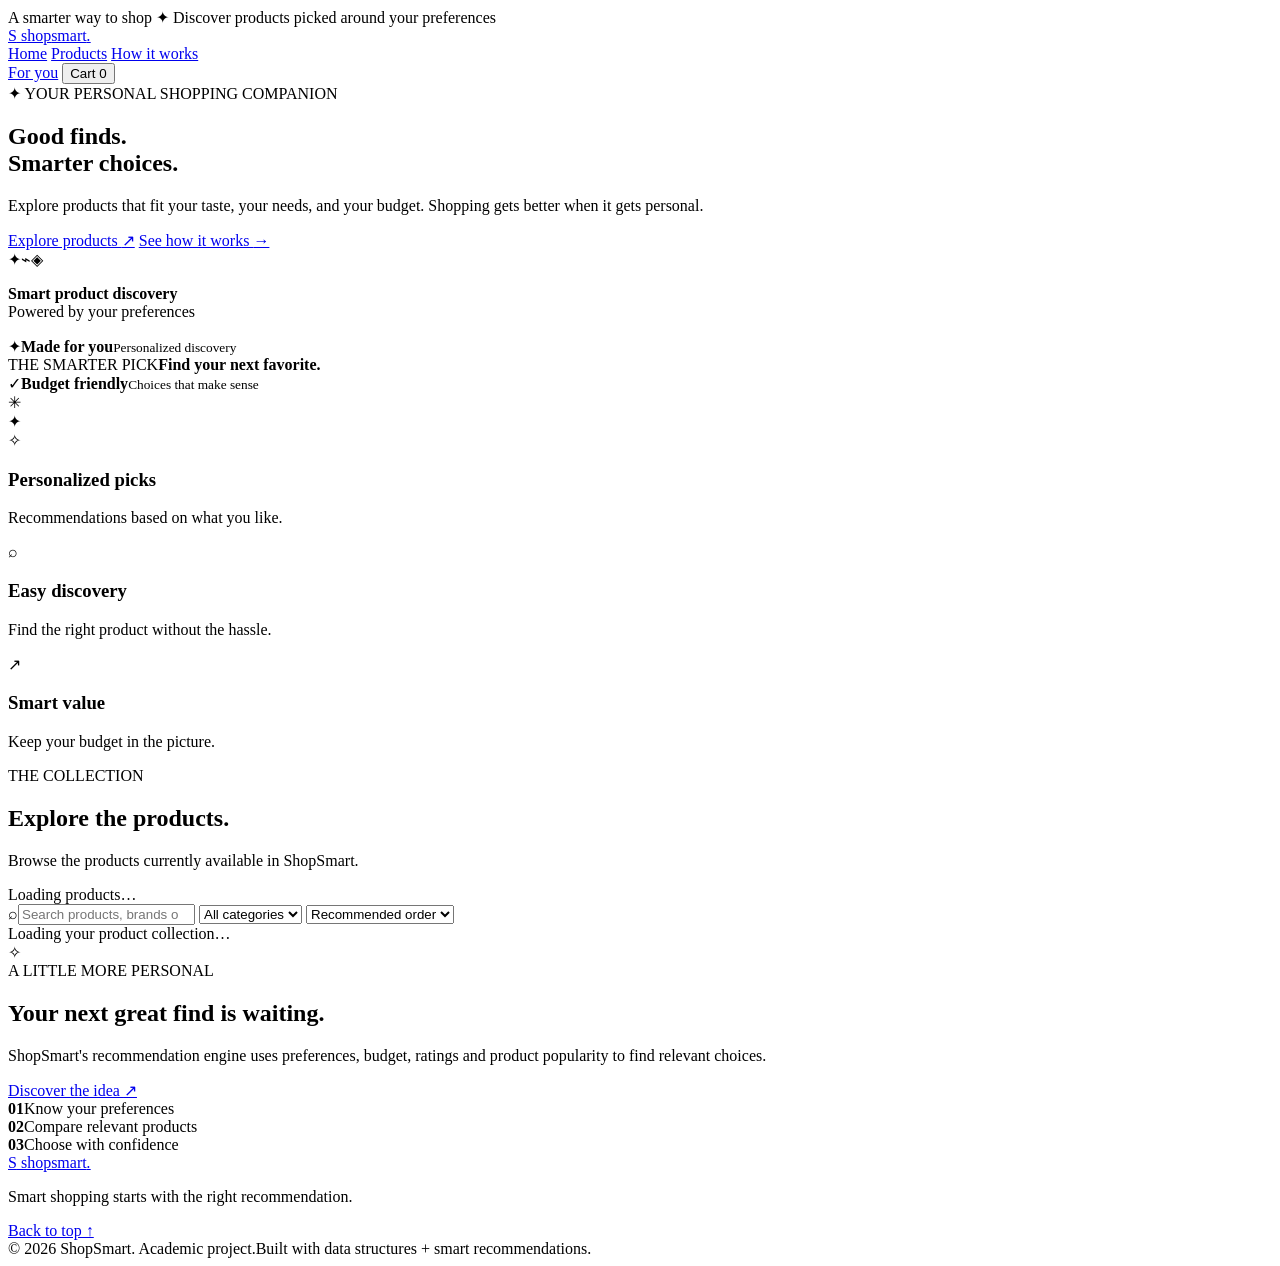
==== frontend/index.html @ c9854277 "Add ShopSmart frontend homepage" ====
<!DOCTYPE html>
<html lang="en">
<head>
  <meta charset="UTF-8">
  <meta name="viewport" content="width=device-width, initial-scale=1.0">
  <meta name="theme-color" content="#f7f5ff">
  <title>ShopSmart | Smart Shopping, Smarter Choices</title>
  <link rel="preconnect" href="https://fonts.googleapis.com">
  <link rel="preconnect" href="https://fonts.gstatic.com" crossorigin>
  <link href="https://fonts.googleapis.com/css2?family=DM+Sans:wght@400;500;600;700&family=Manrope:wght@400;500;600;700;800&display=swap" rel="stylesheet">
  <link rel="stylesheet" href="style.css">
</head>
<body>
  <div class="announcement">A smarter way to shop <span>✦</span> Discover products picked around your preferences</div>

  <header class="site-header">
    <a class="brand" href="#home" aria-label="ShopSmart home"><span class="brand-mark">S</span> shop<span>smart</span><i>.</i></a>
    <nav class="main-nav" aria-label="Main navigation">
      <a class="active" href="#home">Home</a>
      <a href="#products">Products</a>
      <a href="#how-it-works">How it works</a>
    </nav>
    <div class="header-actions">
      <a class="text-link" href="#recommendations">For you</a>
      <button class="cart-button" id="cartButton" type="button" aria-label="Shopping cart">Cart <span id="cartCount">0</span></button>
    </div>
  </header>

  <main>
    <section class="hero section-wrap" id="home">
      <div class="hero-copy">
        <div class="eyebrow"><span class="sparkle">✦</span> YOUR PERSONAL SHOPPING COMPANION</div>
        <h1>Good finds.<br><span>Smarter choices.</span></h1>
        <p class="hero-description">Explore products that fit your taste, your needs, and your budget. Shopping gets better when it gets personal.</p>
        <div class="hero-actions">
          <a class="primary-button" href="#products">Explore products <span>↗</span></a>
          <a class="secondary-link" href="#how-it-works">See how it works <span>→</span></a>
        </div>
        <div class="hero-proof"><div class="proof-avatars"><span>✦</span><span>⌁</span><span>◈</span></div><p><strong>Smart product discovery</strong><br>Powered by your preferences</p></div>
      </div>
      <div class="hero-art" aria-label="Decorative shopping illustration">
        <div class="art-orbit orbit-one"></div><div class="art-orbit orbit-two"></div>
        <div class="floating-tag tag-top"><span class="tag-icon">✦</span><span><b>Made for you</b><small>Personalized discovery</small></span></div>
        <div class="hero-product">
          <div class="product-glow"></div>
          <div class="headphone-art"><div class="headband"></div><div class="earcup left"></div><div class="earcup right"></div></div>
          <div class="art-caption"><span>THE SMARTER PICK</span><b>Find your next favorite.</b></div>
        </div>
        <div class="floating-tag tag-bottom"><span class="check-icon">✓</span><span><b>Budget friendly</b><small>Choices that make sense</small></span></div>
        <div class="decor-star star-a">✳</div><div class="decor-star star-b">✦</div>
      </div>
    </section>

    <section class="benefits section-wrap" id="how-it-works">
      <article class="benefit"><div class="benefit-icon purple">✧</div><div><h3>Personalized picks</h3><p>Recommendations based on what you like.</p></div></article>
      <article class="benefit"><div class="benefit-icon peach">⌕</div><div><h3>Easy discovery</h3><p>Find the right product without the hassle.</p></div></article>
      <article class="benefit"><div class="benefit-icon mint">↗</div><div><h3>Smart value</h3><p>Keep your budget in the picture.</p></div></article>
    </section>

    <section class="products-section section-wrap" id="products">
      <div class="section-heading">
        <div><div class="eyebrow">THE COLLECTION</div><h2>Explore the products<span>.</span></h2><p>Browse the products currently available in ShopSmart.</p></div>
        <div class="product-count" id="productCount">Loading products…</div>
      </div>
      <div class="toolbar">
        <label class="search-box"><span>⌕</span><input id="searchInput" type="search" placeholder="Search products, brands or categories…" autocomplete="off"></label>
        <select id="categoryFilter" aria-label="Filter by category"><option value="">All categories</option></select>
        <select id="sortFilter" aria-label="Sort products"><option value="default">Recommended order</option><option value="price-low">Price: low to high</option><option value="price-high">Price: high to low</option><option value="rating">Top rated</option><option value="popular">Most popular</option></select>
      </div>
      <div class="product-grid" id="productGrid">
        <div class="loading-state"><span class="loader"></span>Loading your product collection…</div>
      </div>
      <p class="empty-state" id="emptyState" hidden>No products match your search. Try another name or category.</p>
    </section>

    <section class="recommendation-banner section-wrap" id="recommendations">
      <div class="recommendation-symbol">✧</div>
      <div><div class="eyebrow">A LITTLE MORE PERSONAL</div><h2>Your next great find is waiting.</h2><p>ShopSmart's recommendation engine uses preferences, budget, ratings and product popularity to find relevant choices.</p></div>
      <a href="#how-it-works" class="banner-link">Discover the idea <span>↗</span></a>
    </section>

    <section class="stats section-wrap">
      <div><strong>01</strong><span>Know your preferences</span></div><div><strong>02</strong><span>Compare relevant products</span></div><div><strong>03</strong><span>Choose with confidence</span></div>
    </section>
  </main>

  <footer class="footer">
    <div class="footer-main"><a class="brand footer-brand" href="#home"><span class="brand-mark">S</span> shop<span>smart</span><i>.</i></a><p>Smart shopping starts with the right recommendation.</p><a href="#home" class="back-top">Back to top ↑</a></div>
    <div class="footer-bottom"><span>© 2026 ShopSmart. Academic project.</span><span>Built with data structures + smart recommendations.</span></div>
  </footer>

  <div class="toast" id="toast" role="status" aria-live="polite"></div>
  <script src="script.js"></script>
</body>
</html>
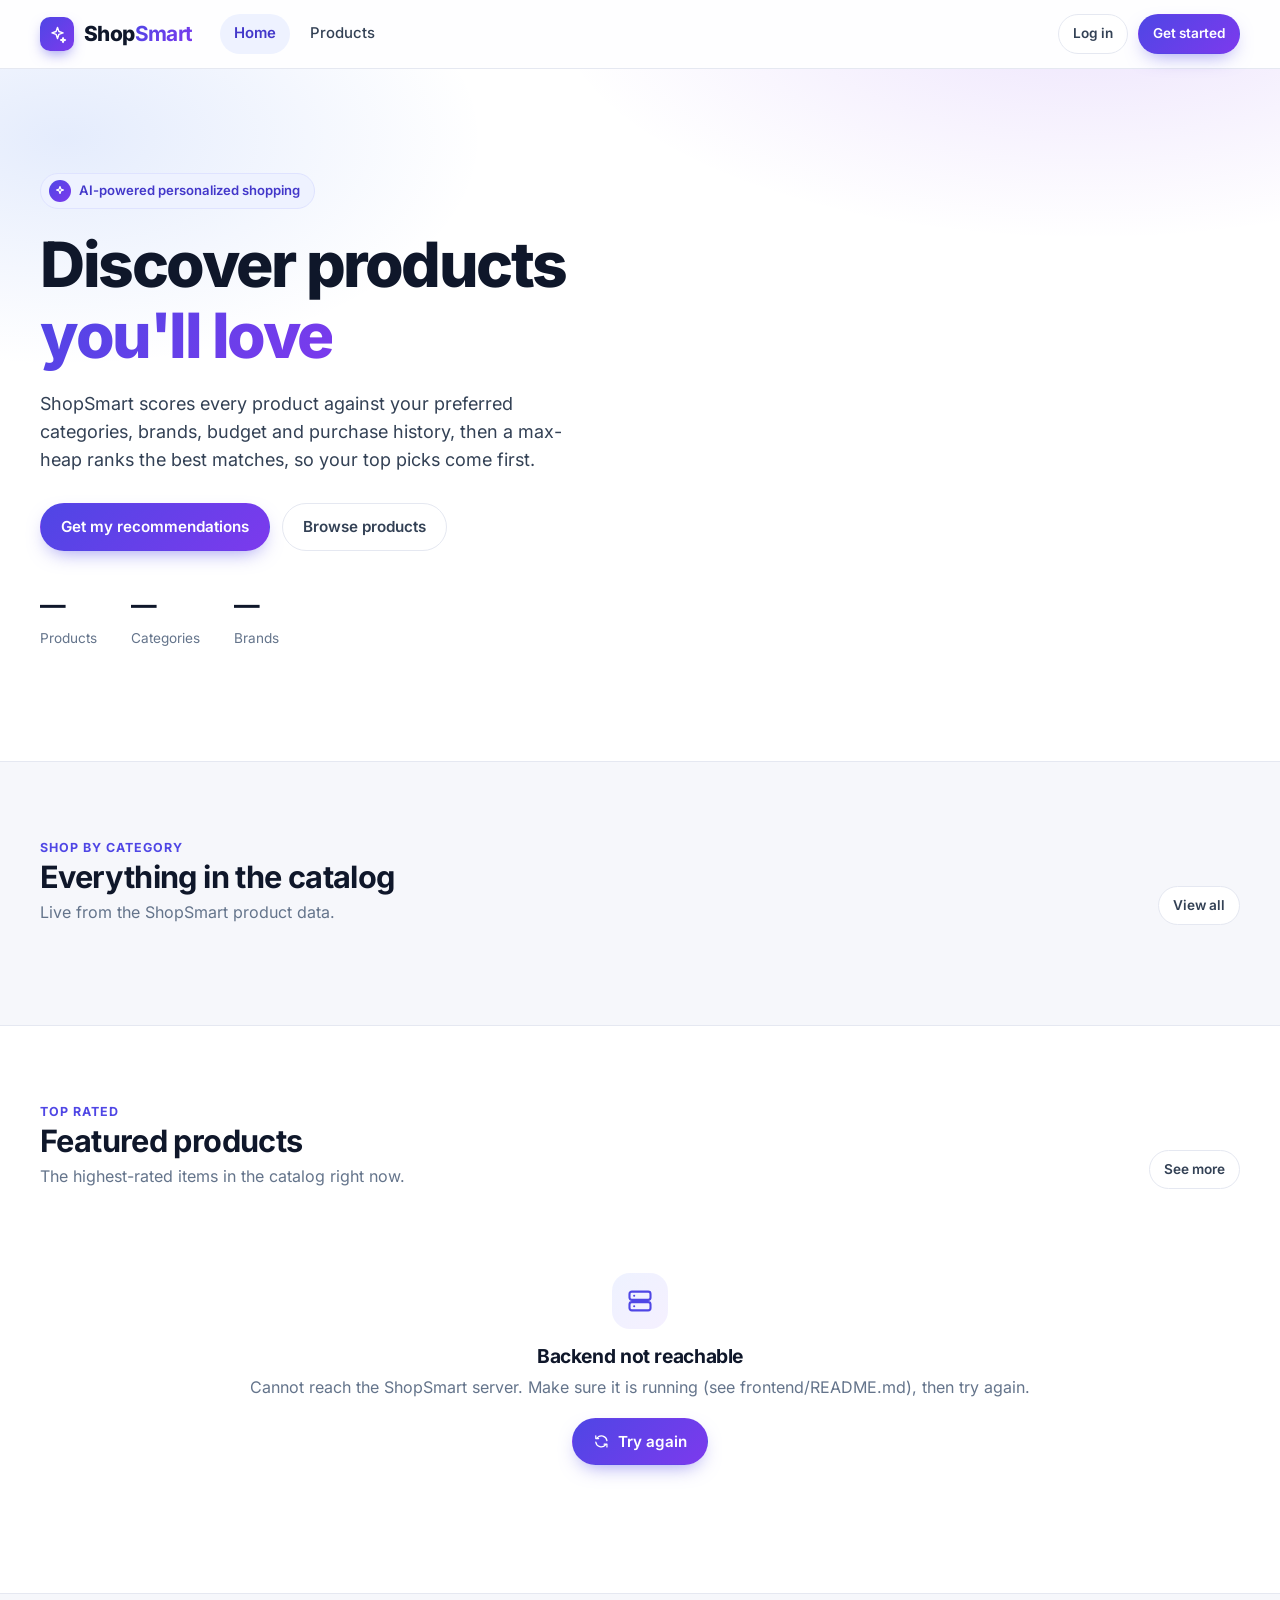
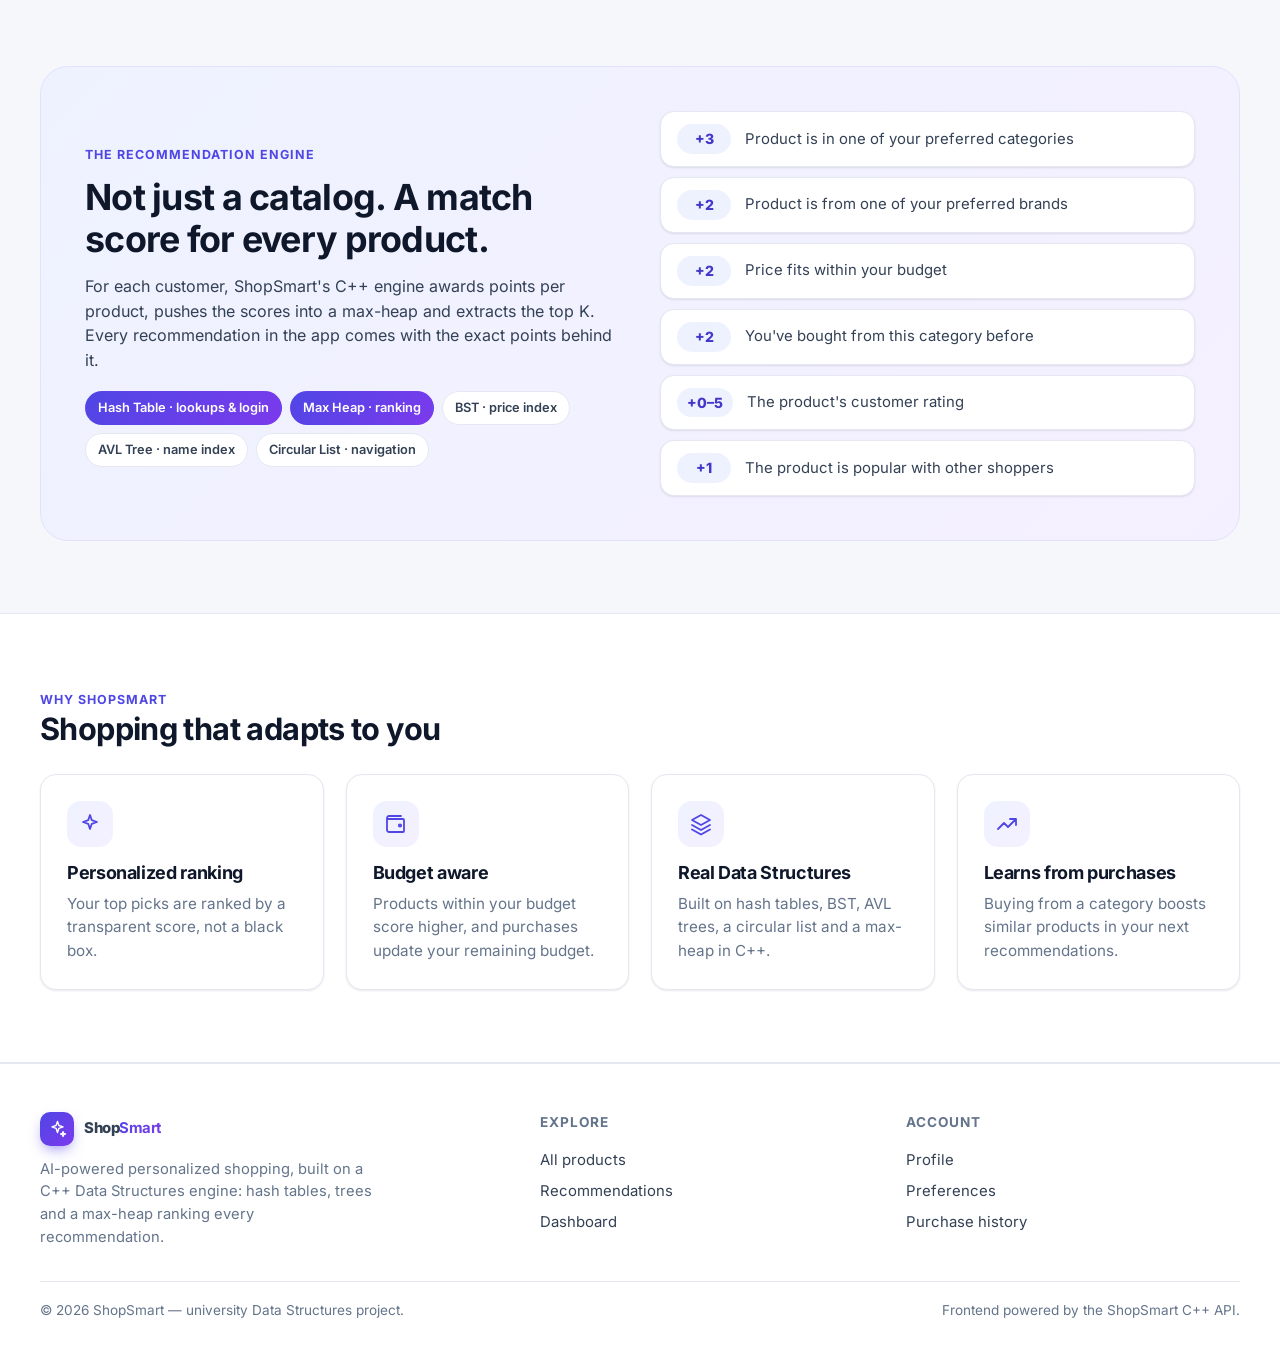
==== commit 9a0a051a: "Add complete ShopSmart frontend interface" ====
--- a/frontend/index.html
+++ b/frontend/index.html
@@ -2,94 +2,100 @@
 <html lang="en">
 <head>
   <meta charset="UTF-8">
-  <meta name="viewport" content="width=device-width, initial-scale=1.0">
-  <meta name="theme-color" content="#f7f5ff">
-  <title>ShopSmart | Smart Shopping, Smarter Choices</title>
-  <link rel="preconnect" href="https://fonts.googleapis.com">
-  <link rel="preconnect" href="https://fonts.gstatic.com" crossorigin>
-  <link href="https://fonts.googleapis.com/css2?family=DM+Sans:wght@400;500;600;700&family=Manrope:wght@400;500;600;700;800&display=swap" rel="stylesheet">
-  <link rel="stylesheet" href="style.css">
+  <meta name="viewport" content="width=device-width, initial-scale=1">
+  <link rel="icon" href="data:image/svg+xml,%3Csvg xmlns=%27http://www.w3.org/2000/svg%27 viewBox=%270 0 32 32%27%3E%3Cdefs%3E%3ClinearGradient id=%27g%27 x1=%270%27 y1=%270%27 x2=%271%27 y2=%271%27%3E%3Cstop offset=%270%27 stop-color=%27%234f46e5%27/%3E%3Cstop offset=%271%27 stop-color=%27%237c3aed%27/%3E%3C/linearGradient%3E%3C/defs%3E%3Crect width=%2732%27 height=%2732%27 rx=%278%27 fill=%27url(%23g)%27/%3E%3Cpath d=%27M16 6l2.2 6.3L24.5 14.5l-6.3 2.2L16 23l-2.2-6.3L7.5 14.5l6.3-2.2z%27 fill=%27white%27/%3E%3C/svg%3E">
+  <title>ShopSmart — Discover Products You'll Love</title>
+  <meta name="description" content="ShopSmart is an AI-powered personalized shopping experience driven by a C++ Data Structures recommendation engine.">
+  <link rel="stylesheet" href="css/fonts.css">
+  <link rel="stylesheet" href="css/style.css">
 </head>
-<body>
-  <div class="announcement">A smarter way to shop <span>✦</span> Discover products picked around your preferences</div>
+<body data-page="home">
+  <div id="site-nav"></div>
 
-  <header class="site-header">
-    <a class="brand" href="#home" aria-label="ShopSmart home"><span class="brand-mark">S</span> shop<span>smart</span><i>.</i></a>
-    <nav class="main-nav" aria-label="Main navigation">
-      <a class="active" href="#home">Home</a>
-      <a href="#products">Products</a>
-      <a href="#how-it-works">How it works</a>
-    </nav>
-    <div class="header-actions">
-      <a class="text-link" href="#recommendations">For you</a>
-      <button class="cart-button" id="cartButton" type="button" aria-label="Shopping cart">Cart <span id="cartCount">0</span></button>
+  <section class="hero">
+    <div class="container hero-grid">
+      <div>
+        <span class="pill"><i><svg viewBox="0 0 24 24" fill="none" stroke="currentColor" stroke-width="2.4" stroke-linecap="round" stroke-linejoin="round"><path d="M12 3l1.8 5.2L19 10l-5.2 1.8L12 17l-1.8-5.2L5 10l5.2-1.8z"/></svg></i> AI-powered personalized shopping</span>
+        <h1>Discover products <span class="grad-text">you'll love</span></h1>
+        <p class="lead">ShopSmart scores every product against your preferred categories, brands, budget and purchase history, then a max-heap ranks the best matches, so your top picks come first.</p>
+        <div class="hero-cta" id="hero-cta">
+          <a class="btn btn-primary" href="signup.html">Get my recommendations</a>
+          <a class="btn btn-ghost" href="products.html">Browse products</a>
+        </div>
+        <div class="hero-stats" id="hero-stats">
+          <div><strong>—</strong><span>Products</span></div>
+          <div><strong>—</strong><span>Categories</span></div>
+          <div><strong>—</strong><span>Brands</span></div>
+        </div>
+      </div>
+      <div class="hero-visual" id="hero-visual"></div>
     </div>
-  </header>
+  </section>
 
-  <main>
-    <section class="hero section-wrap" id="home">
-      <div class="hero-copy">
-        <div class="eyebrow"><span class="sparkle">✦</span> YOUR PERSONAL SHOPPING COMPANION</div>
-        <h1>Good finds.<br><span>Smarter choices.</span></h1>
-        <p class="hero-description">Explore products that fit your taste, your needs, and your budget. Shopping gets better when it gets personal.</p>
-        <div class="hero-actions">
-          <a class="primary-button" href="#products">Explore products <span>↗</span></a>
-          <a class="secondary-link" href="#how-it-works">See how it works <span>→</span></a>
+  <section class="section">
+    <div class="container">
+      <div class="section-head">
+        <div><span class="eyebrow">Shop by category</span><h2>Everything in the catalog</h2><p>Live from the ShopSmart product data.</p></div>
+        <a class="btn btn-ghost btn-sm" href="products.html">View all</a>
+      </div>
+      <div class="grid cat-grid" id="categories"></div>
+    </div>
+  </section>
+
+  <section class="section alt">
+    <div class="container">
+      <div class="section-head">
+        <div><span class="eyebrow">Top rated</span><h2>Featured products</h2><p>The highest-rated items in the catalog right now.</p></div>
+        <a class="btn btn-ghost btn-sm" href="products.html?sort=rating">See more</a>
+      </div>
+      <div class="grid product-grid" id="featured"></div>
+    </div>
+  </section>
+
+  <section class="section">
+    <div class="container">
+      <div class="ai-panel">
+        <div>
+          <span class="eyebrow">The recommendation engine</span>
+          <h2>Not just a catalog. A match score for every product.</h2>
+          <p>For each customer, ShopSmart's C++ engine awards points per product, pushes the scores into a max-heap and extracts the top K. Every recommendation in the app comes with the exact points behind it.</p>
+          <div class="ds-tags">
+            <span class="ds-tag live">Hash Table · lookups &amp; login</span>
+            <span class="ds-tag live">Max Heap · ranking</span>
+            <span class="ds-tag">BST · price index</span>
+            <span class="ds-tag">AVL Tree · name index</span>
+            <span class="ds-tag">Circular List · navigation</span>
+          </div>
         </div>
-        <div class="hero-proof"><div class="proof-avatars"><span>✦</span><span>⌁</span><span>◈</span></div><p><strong>Smart product discovery</strong><br>Powered by your preferences</p></div>
+        <div class="score-list">
+          <div class="score-row"><span class="pts">+3</span><span>Product is in one of your preferred categories</span></div>
+          <div class="score-row"><span class="pts">+2</span><span>Product is from one of your preferred brands</span></div>
+          <div class="score-row"><span class="pts">+2</span><span>Price fits within your budget</span></div>
+          <div class="score-row"><span class="pts">+2</span><span>You've bought from this category before</span></div>
+          <div class="score-row"><span class="pts">+0–5</span><span>The product's customer rating</span></div>
+          <div class="score-row"><span class="pts">+1</span><span>The product is popular with other shoppers</span></div>
+        </div>
       </div>
-      <div class="hero-art" aria-label="Decorative shopping illustration">
-        <div class="art-orbit orbit-one"></div><div class="art-orbit orbit-two"></div>
-        <div class="floating-tag tag-top"><span class="tag-icon">✦</span><span><b>Made for you</b><small>Personalized discovery</small></span></div>
-        <div class="hero-product">
-          <div class="product-glow"></div>
-          <div class="headphone-art"><div class="headband"></div><div class="earcup left"></div><div class="earcup right"></div></div>
-          <div class="art-caption"><span>THE SMARTER PICK</span><b>Find your next favorite.</b></div>
-        </div>
-        <div class="floating-tag tag-bottom"><span class="check-icon">✓</span><span><b>Budget friendly</b><small>Choices that make sense</small></span></div>
-        <div class="decor-star star-a">✳</div><div class="decor-star star-b">✦</div>
+    </div>
+  </section>
+
+  <section class="section alt">
+    <div class="container">
+      <div class="section-head"><div><span class="eyebrow">Why ShopSmart</span><h2>Shopping that adapts to you</h2></div></div>
+      <div class="grid feature-grid">
+        <div class="card feature"><div class="cat-ico"><svg class="icon" viewBox="0 0 24 24" fill="none" stroke="currentColor" stroke-width="1.8" stroke-linecap="round" stroke-linejoin="round"><path d="M12 3l1.8 5.2L19 10l-5.2 1.8L12 17l-1.8-5.2L5 10l5.2-1.8z"/></svg></div><h3>Personalized ranking</h3><p>Your top picks are ranked by a transparent score, not a black box.</p></div>
+        <div class="card feature"><div class="cat-ico"><svg class="icon" viewBox="0 0 24 24" fill="none" stroke="currentColor" stroke-width="1.8" stroke-linecap="round" stroke-linejoin="round"><path d="M4 7h15a1 1 0 0 1 1 1v11a1 1 0 0 1-1 1H5a2 2 0 0 1-2-2V6a2 2 0 0 1 2-2h12"/><circle cx="16" cy="13.5" r="1.2"/></svg></div><h3>Budget aware</h3><p>Products within your budget score higher, and purchases update your remaining budget.</p></div>
+        <div class="card feature"><div class="cat-ico"><svg class="icon" viewBox="0 0 24 24" fill="none" stroke="currentColor" stroke-width="1.8" stroke-linecap="round" stroke-linejoin="round"><path d="M12 3l9 5-9 5-9-5zM3 13l9 5 9-5M3 17.5l9 5 9-5"/></svg></div><h3>Real Data Structures</h3><p>Built on hash tables, BST, AVL trees, a circular list and a max-heap in C++.</p></div>
+        <div class="card feature"><div class="cat-ico"><svg class="icon" viewBox="0 0 24 24" fill="none" stroke="currentColor" stroke-width="1.8" stroke-linecap="round" stroke-linejoin="round"><path d="M3 17l6-6 4 4 8-8M15 7h6v6"/></svg></div><h3>Learns from purchases</h3><p>Buying from a category boosts similar products in your next recommendations.</p></div>
       </div>
-    </section>
+    </div>
+  </section>
 
-    <section class="benefits section-wrap" id="how-it-works">
-      <article class="benefit"><div class="benefit-icon purple">✧</div><div><h3>Personalized picks</h3><p>Recommendations based on what you like.</p></div></article>
-      <article class="benefit"><div class="benefit-icon peach">⌕</div><div><h3>Easy discovery</h3><p>Find the right product without the hassle.</p></div></article>
-      <article class="benefit"><div class="benefit-icon mint">↗</div><div><h3>Smart value</h3><p>Keep your budget in the picture.</p></div></article>
-    </section>
-
-    <section class="products-section section-wrap" id="products">
-      <div class="section-heading">
-        <div><div class="eyebrow">THE COLLECTION</div><h2>Explore the products<span>.</span></h2><p>Browse the products currently available in ShopSmart.</p></div>
-        <div class="product-count" id="productCount">Loading products…</div>
-      </div>
-      <div class="toolbar">
-        <label class="search-box"><span>⌕</span><input id="searchInput" type="search" placeholder="Search products, brands or categories…" autocomplete="off"></label>
-        <select id="categoryFilter" aria-label="Filter by category"><option value="">All categories</option></select>
-        <select id="sortFilter" aria-label="Sort products"><option value="default">Recommended order</option><option value="price-low">Price: low to high</option><option value="price-high">Price: high to low</option><option value="rating">Top rated</option><option value="popular">Most popular</option></select>
-      </div>
-      <div class="product-grid" id="productGrid">
-        <div class="loading-state"><span class="loader"></span>Loading your product collection…</div>
-      </div>
-      <p class="empty-state" id="emptyState" hidden>No products match your search. Try another name or category.</p>
-    </section>
-
-    <section class="recommendation-banner section-wrap" id="recommendations">
-      <div class="recommendation-symbol">✧</div>
-      <div><div class="eyebrow">A LITTLE MORE PERSONAL</div><h2>Your next great find is waiting.</h2><p>ShopSmart's recommendation engine uses preferences, budget, ratings and product popularity to find relevant choices.</p></div>
-      <a href="#how-it-works" class="banner-link">Discover the idea <span>↗</span></a>
-    </section>
-
-    <section class="stats section-wrap">
-      <div><strong>01</strong><span>Know your preferences</span></div><div><strong>02</strong><span>Compare relevant products</span></div><div><strong>03</strong><span>Choose with confidence</span></div>
-    </section>
-  </main>
-
-  <footer class="footer">
-    <div class="footer-main"><a class="brand footer-brand" href="#home"><span class="brand-mark">S</span> shop<span>smart</span><i>.</i></a><p>Smart shopping starts with the right recommendation.</p><a href="#home" class="back-top">Back to top ↑</a></div>
-    <div class="footer-bottom"><span>© 2026 ShopSmart. Academic project.</span><span>Built with data structures + smart recommendations.</span></div>
-  </footer>
-
-  <div class="toast" id="toast" role="status" aria-live="polite"></div>
-  <script src="script.js"></script>
+  <div id="site-footer"></div>
+  <script src="js/icons.js"></script>
+  <script src="js/images.js"></script>
+  <script src="js/api.js"></script>
+  <script src="js/app.js"></script>
+  <script src="js/home.js"></script>
 </body>
-</html>+</html>
--- a/frontend/css/fonts.css
+++ b/frontend/css/fonts.css
@@ -0,0 +1,6 @@
+/* Inter (SIL Open Font License, see assets/fonts/Inter-OFL-LICENSE.txt), bundled locally so the UI never needs the internet. */
+@font-face { font-family: "Inter"; font-style: normal; font-weight: 400; font-display: swap; src: url("../assets/fonts/inter-latin-400-normal.woff2") format("woff2"); }
+@font-face { font-family: "Inter"; font-style: normal; font-weight: 500; font-display: swap; src: url("../assets/fonts/inter-latin-500-normal.woff2") format("woff2"); }
+@font-face { font-family: "Inter"; font-style: normal; font-weight: 600; font-display: swap; src: url("../assets/fonts/inter-latin-600-normal.woff2") format("woff2"); }
+@font-face { font-family: "Inter"; font-style: normal; font-weight: 700; font-display: swap; src: url("../assets/fonts/inter-latin-700-normal.woff2") format("woff2"); }
+@font-face { font-family: "Inter"; font-style: normal; font-weight: 800; font-display: swap; src: url("../assets/fonts/inter-latin-800-normal.woff2") format("woff2"); }
--- a/frontend/css/style.css
+++ b/frontend/css/style.css
@@ -0,0 +1,273 @@
+/* ShopSmart design system — light theme, indigo/violet accents */
+:root {
+  --bg: #f6f7fb;
+  --surface: #ffffff;
+  --soft: #eef0f8;
+  --ink: #0f172a;
+  --ink-2: #334155;
+  --muted: #64748b;
+  --line: #e5e8f1;
+  --primary: #4f46e5;
+  --primary-dark: #4338ca;
+  --violet: #7c3aed;
+  --blue: #2563eb;
+  --grad: linear-gradient(135deg, #4f46e5 0%, #7c3aed 100%);
+  --grad-soft: linear-gradient(135deg, #eef2ff 0%, #f5f0ff 100%);
+  --good: #059669;
+  --warn: #d97706;
+  --bad: #dc2626;
+  --radius: 16px;
+  --radius-sm: 10px;
+  --shadow-sm: 0 1px 2px rgba(15, 23, 42, .06), 0 1px 3px rgba(15, 23, 42, .04);
+  --shadow: 0 8px 24px -8px rgba(30, 41, 99, .14), 0 2px 6px rgba(15, 23, 42, .05);
+  --shadow-lg: 0 24px 48px -16px rgba(55, 48, 163, .25);
+  --font: "Inter", system-ui, -apple-system, "Segoe UI", Roboto, Helvetica, Arial, sans-serif;
+}
+
+*, *::before, *::after { box-sizing: border-box; }
+html { scroll-behavior: smooth; }
+body {
+  margin: 0; font-family: var(--font); color: var(--ink); background: var(--bg);
+  line-height: 1.55; -webkit-font-smoothing: antialiased;
+}
+img { max-width: 100%; display: block; }
+a { color: inherit; text-decoration: none; }
+button, input, select { font: inherit; color: inherit; }
+h1, h2, h3, h4 { margin: 0; line-height: 1.15; letter-spacing: -.02em; }
+p { margin: 0; }
+.container { width: min(1200px, 100% - 40px); margin-inline: auto; }
+.section { padding: 72px 0; }
+.section.alt { background: var(--surface); border-block: 1px solid var(--line); }
+.section-head { display: flex; align-items: end; justify-content: space-between; gap: 16px; margin-bottom: 28px; flex-wrap: wrap; }
+.section-head h2 { font-size: clamp(1.5rem, 2.4vw, 2rem); }
+.section-head p { color: var(--muted); margin-top: 6px; }
+.eyebrow { display: inline-flex; align-items: center; gap: 8px; font-size: .78rem; font-weight: 700; letter-spacing: .08em; text-transform: uppercase; color: var(--primary); }
+.icon { width: 1.1em; height: 1.1em; flex: none; }
+
+/* ---------- buttons ---------- */
+.btn {
+  display: inline-flex; align-items: center; justify-content: center; gap: 8px;
+  padding: 11px 20px; border-radius: 999px; border: 1px solid transparent; font-weight: 600; font-size: .95rem;
+  cursor: pointer; transition: transform .15s ease, box-shadow .2s ease, background .2s ease, border-color .2s;
+  white-space: nowrap;
+}
+.btn:active { transform: translateY(1px); }
+.btn:disabled { opacity: .6; cursor: not-allowed; }
+.btn-primary { background: var(--grad); color: #fff; box-shadow: 0 8px 20px -8px rgba(79, 70, 229, .6); }
+.btn-primary:hover:not(:disabled) { box-shadow: 0 12px 26px -8px rgba(79, 70, 229, .75); transform: translateY(-1px); }
+.btn-ghost { background: var(--surface); border-color: var(--line); color: var(--ink-2); }
+.btn-ghost:hover:not(:disabled) { border-color: #c7cbe0; background: #fafbff; }
+.btn-soft { background: #eef2ff; color: var(--primary-dark); }
+.btn-soft:hover:not(:disabled) { background: #e0e7ff; }
+.btn-sm { padding: 8px 14px; font-size: .85rem; }
+.btn-block { width: 100%; }
+.btn .spinner { width: 16px; height: 16px; }
+
+/* ---------- navbar ---------- */
+.nav { position: sticky; top: 0; z-index: 50; background: rgba(255, 255, 255, .85); backdrop-filter: saturate(160%) blur(12px); border-bottom: 1px solid var(--line); }
+.nav-inner { display: flex; align-items: center; gap: 28px; height: 68px; }
+.brand { display: inline-flex; align-items: center; gap: 10px; font-weight: 800; font-size: 1.3rem; letter-spacing: -.03em; }
+.brand-mark { width: 34px; height: 34px; border-radius: 10px; background: var(--grad); display: grid; place-items: center; color: #fff; box-shadow: 0 6px 14px -4px rgba(79, 70, 229, .6); }
+.brand-mark svg { width: 19px; height: 19px; }
+.brand b { background: var(--grad); -webkit-background-clip: text; background-clip: text; color: transparent; }
+.nav-links { display: flex; gap: 6px; flex: 1; }
+.nav-links a { padding: 8px 14px; border-radius: 999px; font-weight: 500; font-size: .93rem; color: var(--ink-2); transition: background .2s, color .2s; }
+.nav-links a:hover { background: var(--soft); }
+.nav-links a.active { background: #eef2ff; color: var(--primary-dark); font-weight: 600; }
+.nav-actions { display: flex; align-items: center; gap: 10px; }
+.user-chip { display: flex; align-items: center; gap: 10px; padding: 5px 14px 5px 5px; border: 1px solid var(--line); border-radius: 999px; background: var(--surface); font-size: .88rem; }
+.avatar { width: 32px; height: 32px; border-radius: 50%; background: var(--grad); color: #fff; display: grid; place-items: center; font-weight: 700; font-size: .85rem; }
+.user-chip small { display: block; color: var(--muted); font-size: .72rem; line-height: 1.1; }
+.user-chip strong { line-height: 1.1; }
+.menu-btn { display: none; width: 42px; height: 42px; border-radius: 12px; border: 1px solid var(--line); background: var(--surface); cursor: pointer; place-items: center; }
+.menu-btn svg { width: 20px; height: 20px; }
+@media (max-width: 880px) {
+  .menu-btn { display: grid; margin-left: auto; }
+  .nav-inner { gap: 12px; }
+  .nav-links, .nav-actions { display: none; }
+  .nav.open .nav-links, .nav.open .nav-actions { display: flex; }
+  .nav.open .nav-inner { flex-wrap: wrap; height: auto; padding: 12px 0 18px; }
+  .nav.open .brand { order: 0; }
+  .nav.open .menu-btn { order: 1; }
+  .nav.open .nav-links { order: 2; flex-direction: column; width: 100%; }
+  .nav.open .nav-actions { order: 3; width: 100%; flex-wrap: wrap; }
+  .nav-links a { padding: 12px 14px; }
+}
+
+/* ---------- hero ---------- */
+.hero { position: relative; overflow: hidden; background:
+  radial-gradient(900px 400px at 85% -10%, rgba(124, 58, 237, .14), transparent 60%),
+  radial-gradient(700px 380px at 5% 10%, rgba(37, 99, 235, .12), transparent 60%), var(--surface);
+  border-bottom: 1px solid var(--line); }
+.hero-grid { display: grid; grid-template-columns: 1.05fr .95fr; gap: 48px; align-items: center; padding: 72px 0 80px; }
+.pill { display: inline-flex; align-items: center; gap: 8px; padding: 6px 14px 6px 8px; border-radius: 999px; background: #eef2ff; color: var(--primary-dark); font-size: .82rem; font-weight: 600; border: 1px solid #dfe3ff; }
+.pill i { width: 22px; height: 22px; border-radius: 50%; background: var(--grad); display: grid; place-items: center; color: #fff; }
+.pill i svg { width: 12px; height: 12px; }
+.hero h1 { font-size: clamp(2.3rem, 5vw, 3.9rem); margin: 20px 0 18px; font-weight: 800; letter-spacing: -.04em; }
+.grad-text { background: var(--grad); -webkit-background-clip: text; background-clip: text; color: transparent; }
+.hero p.lead { font-size: 1.12rem; color: var(--ink-2); max-width: 540px; }
+.hero-cta { display: flex; gap: 12px; margin: 30px 0 34px; flex-wrap: wrap; }
+.hero-stats { display: flex; gap: 34px; flex-wrap: wrap; }
+.hero-stats strong { display: block; font-size: 1.6rem; letter-spacing: -.03em; }
+.hero-stats span { color: var(--muted); font-size: .85rem; }
+.hero-visual { position: relative; min-height: 540px; }
+.float-card { position: absolute; width: 230px; background: var(--surface); border: 1px solid var(--line); border-radius: var(--radius); box-shadow: var(--shadow-lg); padding: 10px; animation: floaty 7s ease-in-out infinite; cursor: pointer; transition: box-shadow .2s; }
+.float-card:hover { box-shadow: 0 30px 56px -16px rgba(55, 48, 163, .35); }
+.float-card .thumb { aspect-ratio: 4/3; border-radius: 10px; overflow: hidden; }
+.float-card h4 { font-size: .95rem; margin: 10px 4px 2px; letter-spacing: -.01em; }
+.float-card .row { display: flex; justify-content: space-between; align-items: center; margin: 0 4px 4px; font-size: .85rem; color: var(--muted); }
+.float-card .row b { color: var(--ink); }
+.float-card:nth-child(1) { top: 0; left: 0; }
+.float-card:nth-child(2) { top: 70px; right: 0; animation-delay: -2.4s; }
+.float-card:nth-child(3) { top: 290px; left: 20%; animation-delay: -4.6s; }
+@keyframes floaty { 0%, 100% { transform: translateY(0); } 50% { transform: translateY(-10px); } }
+@media (max-width: 980px) {
+  .hero-grid { grid-template-columns: 1fr; padding: 48px 0 56px; }
+  .hero-visual { min-height: 0; display: grid; grid-template-columns: repeat(auto-fit, minmax(150px, 1fr)); gap: 12px; }
+  .float-card { position: static; width: auto; animation: none; }
+}
+
+/* ---------- product image tiles ---------- */
+.thumb { position: relative; width: 100%; background: var(--soft); overflow: hidden; }
+.thumb img { width: 100%; height: 100%; object-fit: cover; }
+.tile { width: 100%; height: 100%; display: grid; place-items: center; color: var(--tile-fg, #4f46e5); background: var(--tile-bg, #eef2ff); }
+.tile svg { width: 38%; height: 38%; stroke-width: 1.3; opacity: .9; }
+
+/* ---------- cards / grids ---------- */
+.grid { display: grid; gap: 22px; }
+.product-grid { grid-template-columns: repeat(auto-fill, minmax(236px, 1fr)); }
+.card { background: var(--surface); border: 1px solid var(--line); border-radius: var(--radius); box-shadow: var(--shadow-sm); }
+.pcard { display: flex; flex-direction: column; overflow: hidden; transition: transform .2s ease, box-shadow .25s ease, border-color .2s; animation: rise .45s ease both; }
+.pcard:hover { transform: translateY(-4px); box-shadow: var(--shadow); border-color: #d5d9ee; }
+.pcard .thumb { aspect-ratio: 4/3; cursor: pointer; }
+.pcard .thumb img, .pcard .thumb .tile { transition: transform .5s ease; }
+.pcard:hover .thumb img, .pcard:hover .thumb .tile { transform: scale(1.04); }
+.pcard-body { padding: 14px 16px 16px; display: flex; flex-direction: column; gap: 6px; flex: 1; }
+.pcard-cat { font-size: .72rem; font-weight: 700; letter-spacing: .06em; text-transform: uppercase; color: var(--primary); }
+.pcard h3 { font-size: 1.02rem; letter-spacing: -.01em; cursor: pointer; }
+.pcard h3:hover { color: var(--primary-dark); }
+.pcard-brand { color: var(--muted); font-size: .85rem; }
+.pcard-meta { display: flex; align-items: center; justify-content: space-between; margin-top: auto; padding-top: 8px; }
+.price { font-size: 1.15rem; font-weight: 800; letter-spacing: -.02em; }
+.price small { font-size: .72rem; font-weight: 600; color: var(--muted); margin-right: 3px; }
+.stars { display: inline-flex; align-items: center; gap: 4px; font-size: .85rem; font-weight: 600; color: var(--ink-2); }
+.stars svg { width: 15px; height: 15px; color: #f59e0b; fill: #f59e0b; stroke: none; }
+.pcard-actions { display: flex; gap: 8px; margin-top: 12px; }
+.pcard-actions .btn { flex: 1; }
+.badge { position: absolute; top: 10px; left: 10px; display: inline-flex; align-items: center; gap: 5px; padding: 4px 10px; border-radius: 999px; font-size: .74rem; font-weight: 700; background: rgba(255, 255, 255, .94); box-shadow: var(--shadow-sm); }
+.badge.rec { background: var(--grad); color: #fff; }
+.badge svg { width: 12px; height: 12px; }
+.badge.low { left: auto; right: 10px; color: var(--warn); }
+.badge.out { left: auto; right: 10px; color: var(--bad); }
+@keyframes rise { from { opacity: 0; transform: translateY(12px); } to { opacity: 1; transform: none; } }
+.reveal { animation: rise .5s ease both; }
+
+/* ---------- categories / features ---------- */
+.cat-grid { grid-template-columns: repeat(auto-fill, minmax(190px, 1fr)); gap: 16px; }
+.cat-card { display: flex; align-items: center; gap: 14px; padding: 16px; transition: transform .2s, box-shadow .2s, border-color .2s; }
+.cat-card:hover { transform: translateY(-3px); box-shadow: var(--shadow); border-color: #cfd4f3; }
+.cat-ico { width: 46px; height: 46px; border-radius: 14px; display: grid; place-items: center; background: var(--grad-soft); color: var(--primary); }
+.cat-ico svg { width: 24px; height: 24px; }
+.cat-card strong { display: block; font-size: .98rem; }
+.cat-card span { color: var(--muted); font-size: .82rem; }
+.feature-grid { grid-template-columns: repeat(auto-fit, minmax(250px, 1fr)); }
+.feature { padding: 26px; }
+.feature .cat-ico { margin-bottom: 16px; }
+.feature h3 { font-size: 1.12rem; margin-bottom: 8px; }
+.feature p { color: var(--muted); font-size: .95rem; }
+
+/* ---------- recommendation highlight (landing) ---------- */
+.ai-panel { display: grid; grid-template-columns: 1fr 1fr; gap: 40px; align-items: center; padding: 44px; border-radius: 28px; background: var(--grad-soft); border: 1px solid #e0e3fb; }
+.ai-panel h2 { font-size: clamp(1.6rem, 2.8vw, 2.3rem); margin: 12px 0 14px; }
+.ai-panel p { color: var(--ink-2); }
+.score-list { display: grid; gap: 10px; }
+.score-row { display: flex; align-items: center; gap: 14px; padding: 12px 16px; background: var(--surface); border-radius: 14px; border: 1px solid var(--line); box-shadow: var(--shadow-sm); }
+.score-row .pts { min-width: 54px; text-align: center; padding: 4px 10px; border-radius: 999px; background: #eef2ff; color: var(--primary-dark); font-weight: 800; font-size: .88rem; }
+.score-row span { font-size: .93rem; color: var(--ink-2); }
+.ds-tags { display: flex; flex-wrap: wrap; gap: 8px; margin-top: 18px; }
+.ds-tag { padding: 6px 12px; border-radius: 999px; font-size: .8rem; font-weight: 600; background: #fff; border: 1px solid var(--line); color: var(--ink-2); }
+.ds-tag.live { background: var(--grad); color: #fff; border-color: transparent; }
+@media (max-width: 880px) { .ai-panel { grid-template-columns: 1fr; padding: 28px; } }
+
+/* ---------- footer ---------- */
+.footer { background: var(--surface); border-top: 1px solid var(--line); padding: 48px 0 28px; margin-top: 0; }
+.footer-grid { display: grid; grid-template-columns: 1.4fr 1fr 1fr; gap: 32px; }
+.footer p { color: var(--muted); font-size: .92rem; margin-top: 12px; max-width: 340px; }
+.footer h5 { margin: 0 0 12px; font-size: .85rem; text-transform: uppercase; letter-spacing: .08em; color: var(--muted); }
+.footer a { display: block; padding: 4px 0; color: var(--ink-2); font-size: .93rem; }
+.footer a:hover { color: var(--primary); }
+.footer-bottom { margin-top: 32px; padding-top: 18px; border-top: 1px solid var(--line); color: var(--muted); font-size: .85rem; display: flex; justify-content: space-between; gap: 12px; flex-wrap: wrap; }
+@media (max-width: 700px) { .footer-grid { grid-template-columns: 1fr; } }
+
+/* ---------- forms ---------- */
+.field { display: grid; gap: 7px; margin-bottom: 18px; }
+.field label { font-weight: 600; font-size: .9rem; }
+.input { width: 100%; padding: 12px 14px; border: 1px solid var(--line); border-radius: 12px; background: #fff; outline: none; transition: border-color .2s, box-shadow .2s; }
+.input:focus { border-color: var(--primary); box-shadow: 0 0 0 4px rgba(79, 70, 229, .12); }
+.input.invalid { border-color: var(--bad); box-shadow: 0 0 0 4px rgba(220, 38, 38, .08); }
+.hint { color: var(--muted); font-size: .82rem; }
+.error-text { color: var(--bad); font-size: .83rem; min-height: 1em; }
+select.input { appearance: none; background-image: url("data:image/svg+xml;utf8,<svg xmlns='http://www.w3.org/2000/svg' width='16' height='16' viewBox='0 0 24 24' fill='none' stroke='%2364748b' stroke-width='2'><path d='M6 9l6 6 6-6'/></svg>"); background-repeat: no-repeat; background-position: right 12px center; padding-right: 36px; }
+.chip-row { display: flex; flex-wrap: wrap; gap: 8px; }
+.chip { padding: 8px 14px; border-radius: 999px; border: 1px solid var(--line); background: #fff; font-size: .88rem; font-weight: 500; cursor: pointer; transition: all .15s; user-select: none; }
+.chip:hover { border-color: #c1c7ee; }
+.chip.on { background: #eef2ff; border-color: var(--primary); color: var(--primary-dark); font-weight: 600; }
+
+/* ---------- alerts, spinner, skeleton, toast ---------- */
+.alert { display: flex; gap: 12px; align-items: flex-start; padding: 14px 16px; border-radius: 12px; font-size: .92rem; border: 1px solid; }
+.alert svg { width: 20px; height: 20px; flex: none; margin-top: 1px; }
+.alert.error { background: #fef2f2; border-color: #fecaca; color: #991b1b; }
+.alert.info { background: #eff6ff; border-color: #bfdbfe; color: #1e40af; }
+.alert.success { background: #ecfdf5; border-color: #a7f3d0; color: #065f46; }
+.alert code { background: rgba(0, 0, 0, .06); padding: 1px 6px; border-radius: 6px; }
+.spinner { width: 20px; height: 20px; border-radius: 50%; border: 2px solid rgba(255, 255, 255, .45); border-top-color: #fff; animation: spin .7s linear infinite; display: inline-block; }
+.spinner.dark { border-color: #dfe3f5; border-top-color: var(--primary); }
+@keyframes spin { to { transform: rotate(360deg); } }
+.skeleton { background: linear-gradient(90deg, #eceff7 25%, #f6f7fc 37%, #eceff7 63%); background-size: 400% 100%; animation: shimmer 1.3s ease infinite; border-radius: 8px; }
+@keyframes shimmer { 0% { background-position: 100% 50%; } 100% { background-position: 0 50%; } }
+.sk-card { overflow: hidden; }
+.sk-card .sk-img { aspect-ratio: 4/3; border-radius: 0; }
+.sk-card .sk-body { padding: 16px; display: grid; gap: 10px; }
+.state { text-align: center; padding: 56px 20px; color: var(--muted); }
+.state h3 { color: var(--ink); margin-bottom: 8px; font-size: 1.2rem; }
+.state .btn { margin-top: 18px; }
+.state-ico { width: 56px; height: 56px; border-radius: 18px; background: var(--grad-soft); color: var(--primary); display: grid; place-items: center; margin: 0 auto 16px; }
+.state-ico svg { width: 28px; height: 28px; }
+.toasts { position: fixed; right: 20px; bottom: 20px; z-index: 200; display: grid; gap: 10px; }
+.toast { display: flex; gap: 10px; align-items: center; padding: 13px 18px; border-radius: 14px; background: var(--ink); color: #fff; box-shadow: var(--shadow-lg); font-size: .92rem; animation: rise .3s ease both; max-width: 340px; }
+.toast.error { background: #b91c1c; }
+.toast.success { background: #047857; }
+.toast svg { width: 18px; height: 18px; flex: none; }
+
+/* ---------- modal ---------- */
+.modal-back { position: fixed; inset: 0; z-index: 100; background: rgba(15, 23, 42, .5); backdrop-filter: blur(4px); display: grid; place-items: center; padding: 20px; animation: fade .2s ease; overflow-y: auto; }
+@keyframes fade { from { opacity: 0; } to { opacity: 1; } }
+.modal { width: min(880px, 100%); background: var(--surface); border-radius: 24px; box-shadow: var(--shadow-lg); display: grid; grid-template-columns: 1fr 1fr; overflow: hidden; position: relative; animation: pop .25s ease; }
+@keyframes pop { from { opacity: 0; transform: scale(.96) translateY(10px); } to { opacity: 1; transform: none; } }
+.modal .thumb { min-height: 100%; aspect-ratio: 1; }
+.modal-body { padding: 32px; display: flex; flex-direction: column; gap: 12px; }
+.modal-body h2 { font-size: 1.7rem; }
+.modal-close { position: absolute; top: 14px; right: 14px; z-index: 2; width: 38px; height: 38px; border-radius: 50%; border: 1px solid var(--line); background: #fff; cursor: pointer; display: grid; place-items: center; }
+.modal-close svg { width: 18px; height: 18px; }
+.facts { display: grid; grid-template-columns: 1fr 1fr; gap: 10px; margin: 6px 0; }
+.fact { padding: 10px 12px; border-radius: 12px; background: var(--bg); }
+.fact small { display: block; color: var(--muted); font-size: .74rem; text-transform: uppercase; letter-spacing: .05em; font-weight: 600; }
+.fact strong { font-size: .98rem; }
+.why { padding: 14px; border-radius: 14px; background: var(--grad-soft); border: 1px solid #e0e3fb; }
+.why h4 { font-size: .9rem; display: flex; align-items: center; gap: 8px; margin-bottom: 10px; color: var(--primary-dark); }
+.why li { display: flex; justify-content: space-between; font-size: .88rem; padding: 3px 0; list-style: none; }
+.why ul { margin: 0; padding: 0; }
+.why li b { color: var(--primary-dark); }
+@media (max-width: 720px) {
+  .modal { grid-template-columns: 1fr; }
+  .modal .thumb { aspect-ratio: 16/10; min-height: 0; }
+  .modal-body { padding: 22px; }
+}
+
+/* ---------- page header ---------- */
+.page-head { padding: 40px 0 8px; }
+.page-head h1 { font-size: clamp(1.7rem, 3vw, 2.4rem); }
+.page-head p { color: var(--muted); margin-top: 8px; }
+.fade-in { animation: fade .4s ease both; }
+@media (prefers-reduced-motion: reduce) { * { animation: none !important; transition: none !important; } }
+.footer .brand { display: inline-flex; padding: 0; }
